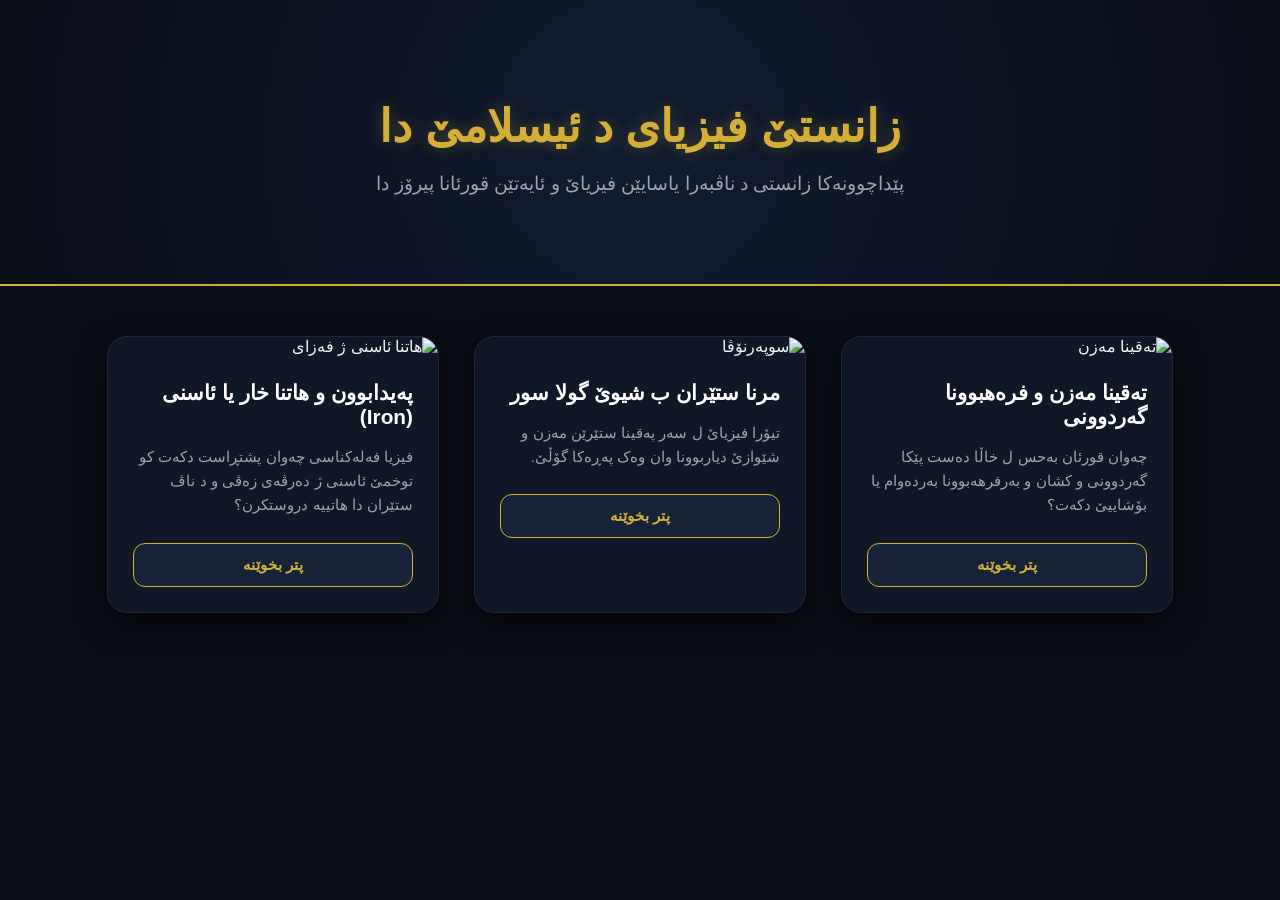
==== index.html @ c28eca2d "Add files via upload" ====
<!DOCTYPE html>
<html lang="ku" dir="rtl">
<head>
    <meta charset="UTF-8">
    <meta name="viewport" content="width=device-width, initial-scale=1.0">
    <title>زانستێ فیزیای د ئیسلامێ دا</title>
    <link rel="stylesheet" href="style.css">
</head>
<body>

    <div class="hero-section">
        <h1>زانستێ فیزیای د ئیسلامێ دا</h1>
        <p>پێداچوونەکا زانستی د ناڤبەرا یاسایێن فیزیاێ و ئایەتێن قورئانا پیرۆز دا</p>
    </div>

    <div class="cosmos-container">
        
        <div class="cosmos-card">
            <img src="images/a.jpg" alt="تەقینا مەزن" class="card-img-element">
            <div class="card-content">
                <h3>تەقینا مەزن و فرەهبوونا گەردوونی</h3>
                <p>چەوان قورئان بەحس ل خاڵا دەست پێکا گەردوونی  و کشان و بەرفرهەبوونا بەردەوام یا بۆشاییێ دکەت؟</p>
                <a href="bigbang.html" class="read-btn">پتر بخوێنە</a>
            </div>
        </div>

        <div class="cosmos-card">
            <img src="images/b.jpg" alt="سوپەرنۆڤا" class="card-img-element">
            <div class="card-content">
                <h3>مرنا ستێران ب شیوێ گولا سور</h3>
                <p>تیۆرا فیزیاێ ل سەر پەقینا ستێرێن مەزن و شێوازێ دیاربوونا وان وەک پەڕەکا گۆڵێ.</p>
                <a href="supernova.html" class="read-btn">پتر بخوێنە</a>
            </div>
        </div>

        
<div class="cosmos-card">
    <img src="images/g.jpg" alt="هاتنا ئاسنی ژ فەزای" class="card-img-element">
    <div class="card-content">
        <h3>پەیدابوون و هاتنا خار یا ئاسنی  (Iron)</h3>
        <p>فیزیا فەلەکناسی چەوان پشتڕاست دکەت کو توخمێ ئاسنی ژ دەرڤەی زەڤی و د ناڤ ستێران دا هاتییە دروستکرن؟</p>
        <a href="iron.html" class="read-btn">پتر بخوێنە</a>
    </div>
</div>
    </div>

</body>
</html>
---- style.css ----
body {
  background-color: #090d16;
  color: #f3f4f6;
  font-family: 'Segoe UI', Tahoma, Geneva, Verdana, sans-serif;
  margin: 0;
  padding: 0;
}

.hero-section {
  text-align: center;
  padding: 70px 20px;
  background: radial-gradient(circle, #111c30 0%, #090d16 100%);
  border-bottom: 2px solid #d4af37;
}

.hero-section h1 {
  font-size: 2.8rem;
  color: #d4af37;
  margin-bottom: 12px;
  text-shadow: 0 0 15px rgba(212, 175, 55, 0.3);
}

.hero-section p { color: #9ca3af; font-size: 1.2rem; }

.cosmos-container {
  display: flex;
  flex-wrap: wrap;
  justify-content: center;
  gap: 35px;
  padding: 50px 20px;
  max-width: 1200px;
  margin: 0 auto;
}

.cosmos-card {
  background-color: #101726;
  border: 1px solid #1e293b;
  border-radius: 20px;
  overflow: hidden;
  width: 330px;
  box-shadow: 0 12px 30px rgba(0, 0, 0, 0.6);
  transition: all 0.4s ease;
}

/* ستایلێ وێنەیێ سەرەکی د ناڤ کارتان دا */
.card-img-element {
  width: 100%;
  height: 190px;
  object-fit: cover; /* بۆ هندێ وێنە درێژ یان پان نەبیت و جوان دابر بگریت */
  transition: transform 0.4s ease;
}

.cosmos-card:hover {
  border-color: #d4af37;
  transform: translateY(-8px);
  box-shadow: 0 15px 35px rgba(212, 175, 55, 0.15);
}

.cosmos-card:hover .card-img-element {
  transform: scale(1.05); /* زۆمکرنا وێنەی ب نەرمی */
}

.card-content { padding: 25px; }
.card-content h3 { margin: 0 0 12px 0; color: #ffffff; font-size: 1.3rem; }
.card-content p { color: #9ca3af; font-size: 0.95rem; line-height: 1.6; margin-bottom: 25px; }

.read-btn {
  display: block;
  background-color: #162238;
  color: #d4af37;
  padding: 12px;
  border-radius: 12px;
  font-weight: bold;
  font-size: 0.95rem;
  border: 1px solid #d4af37;
  text-decoration: none;
  text-align: center;
  transition: all 0.3s ease;
}

.read-btn:hover { background-color: #d4af37; color: #090d16; }

/* 🌟 ستایلێ لاپەڕەیێن ناوخۆ یێن فەرمی */
.article-container {
  max-width: 750px;
  margin: 60px auto;
  padding: 40px;
  background-color: #101726;
  border-radius: 25px;
  border: 1px solid #1e293b;
  line-height: 1.9;
  box-shadow: 0 15px 40px rgba(0,0,0,0.5);
}

.article-container h2 { color: #d4af37; font-size: 2.2rem; margin-top: 0; border-bottom: 1px solid #1e293b; padding-bottom: 15px; }

/* ستایلێ وێنەیێن ناڤ لاپەڕەیێن ناوخۆ */
.article-img {
  width: 100%;
  max-height: 350px;
  object-fit: cover;
  border-radius: 15px;
  margin: 20px 0;
  border: 1px solid #1e293b;
}

.quran-box {
  background-color: #162238;
  border-right: 5px solid #d4af37;
  padding: 25px;
  border-radius: 12px;
  margin: 30px 0;
  text-align: center;
}

.arabic-verse { font-size: 1.6rem; color: #d4af37; margin-bottom: 15px; font-weight: bold; }
.kurdish-translation { color: #cbd5e1; font-size: 1.05rem; }

.explanation-section h3 { color: #38bdf8; font-size: 1.4rem; margin-top: 30px; }
.explanation-section ul { padding-right: 20px; }
.explanation-section li { margin-bottom: 15px; color: #e5e7eb; }

.back-link { display: inline-block; margin-top: 30px; color: #9ca3af; text-decoration: none; font-weight: bold; }
.back-link:hover { color: #d4af37; }
.bg-iron { background-image: linear-gradient(45deg, #475569, #334155); }

.sor {
  font-width: bold;
  color: rgb(255, 38, 38);
  background-color: #460000;
}
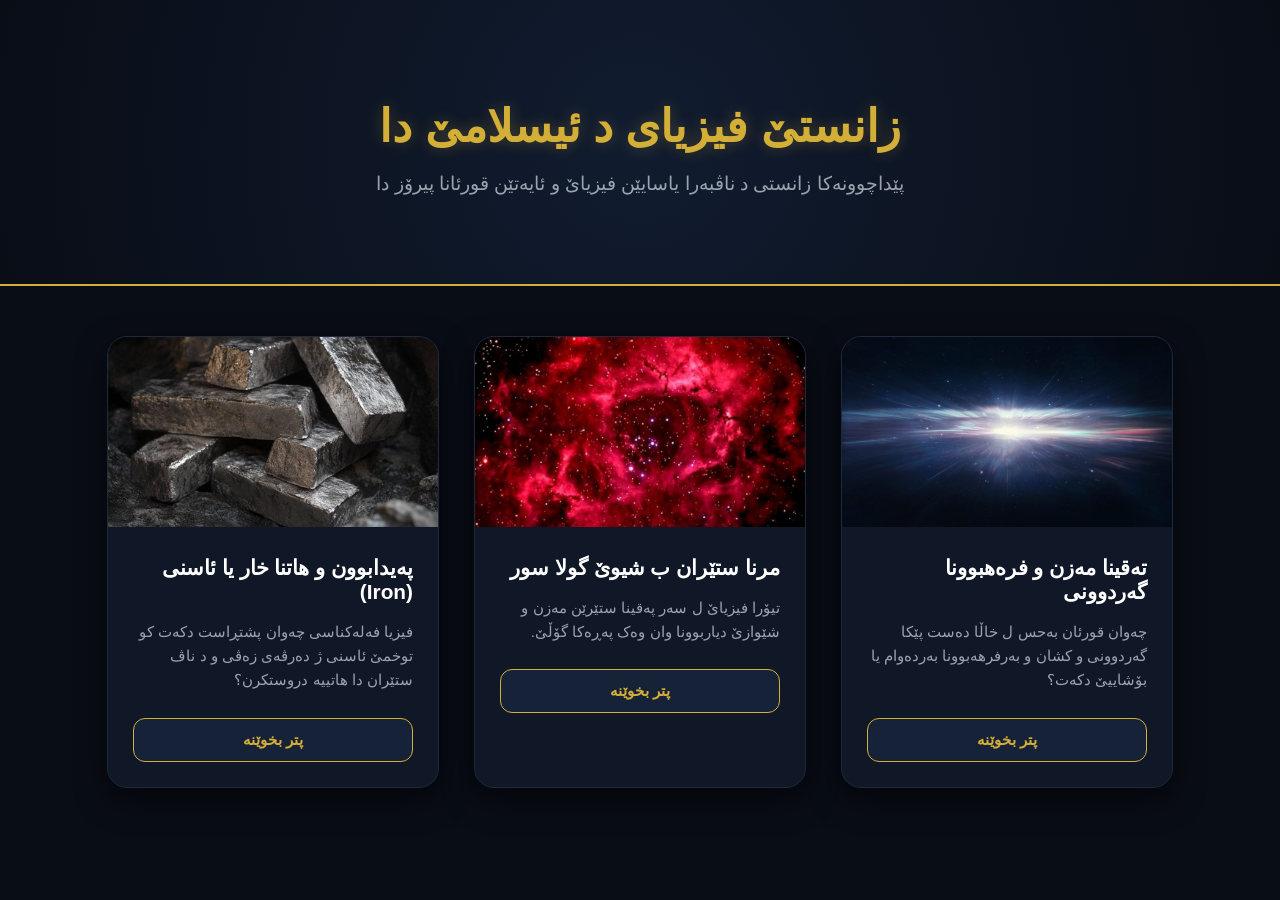
==== commit ee1ec1f0: "Add files via upload" ====
--- a/index.html
+++ b/index.html
@@ -1,6 +1,7 @@
 <!DOCTYPE html>
 <html lang="ku" dir="rtl">
 <head>
+    <meta name="google-site-verification" content="0ibyKUi4YX2CiPbNqP6ogkcXbE5v3aJw5EBxbP2v6uo" />
     <meta charset="UTF-8">
     <meta name="viewport" content="width=device-width, initial-scale=1.0">
     <title>زانستێ فیزیای د ئیسلامێ دا</title>
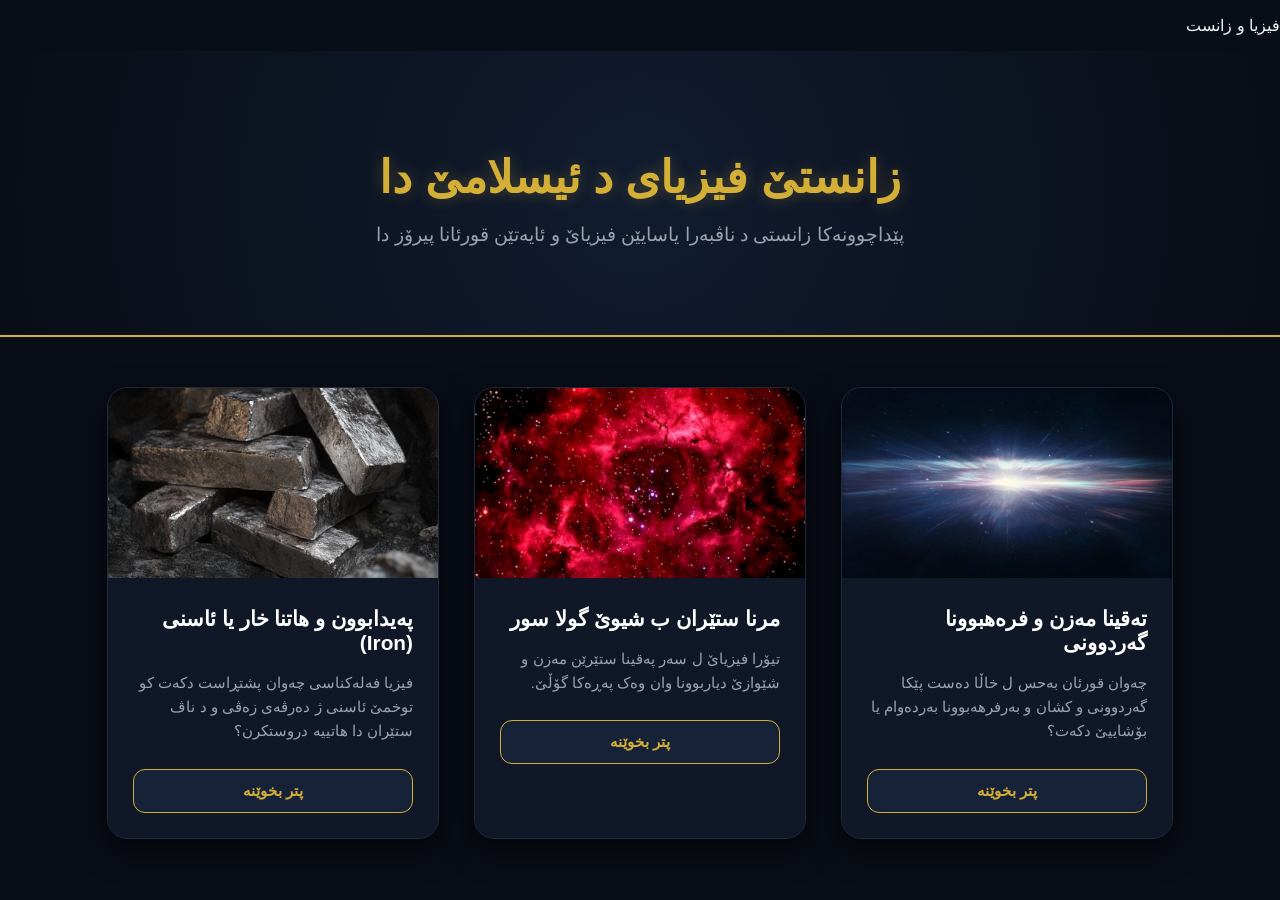
==== commit 9a5f269a: "Add files via upload" ====
--- a/index.html
+++ b/index.html
@@ -2,12 +2,24 @@
 <html lang="ku" dir="rtl">
 <head>
     <meta name="google-site-verification" content="0ibyKUi4YX2CiPbNqP6ogkcXbE5v3aJw5EBxbP2v6uo" />
+    <meta name="keywords" content="ئیسلام و فیزیا, سەیف, زانست, islam, physics, saif.o.ibrahim">
+
+<meta name="description" content="ئیسلام و فیزیا">
+
+<meta name="author" content="Saif.o.ibrahim">
     <meta charset="UTF-8">
     <meta name="viewport" content="width=device-width, initial-scale=1.0">
     <title>زانستێ فیزیای د ئیسلامێ دا</title>
     <link rel="stylesheet" href="style.css">
 </head>
 <body>
+
+
+
+    <header class="ticker-container"> 
+    <p class="ticker-text">فیزیا و زانست</p>
+</header>
+
 
     <div class="hero-section">
         <h1>زانستێ فیزیای د ئیسلامێ دا</h1>
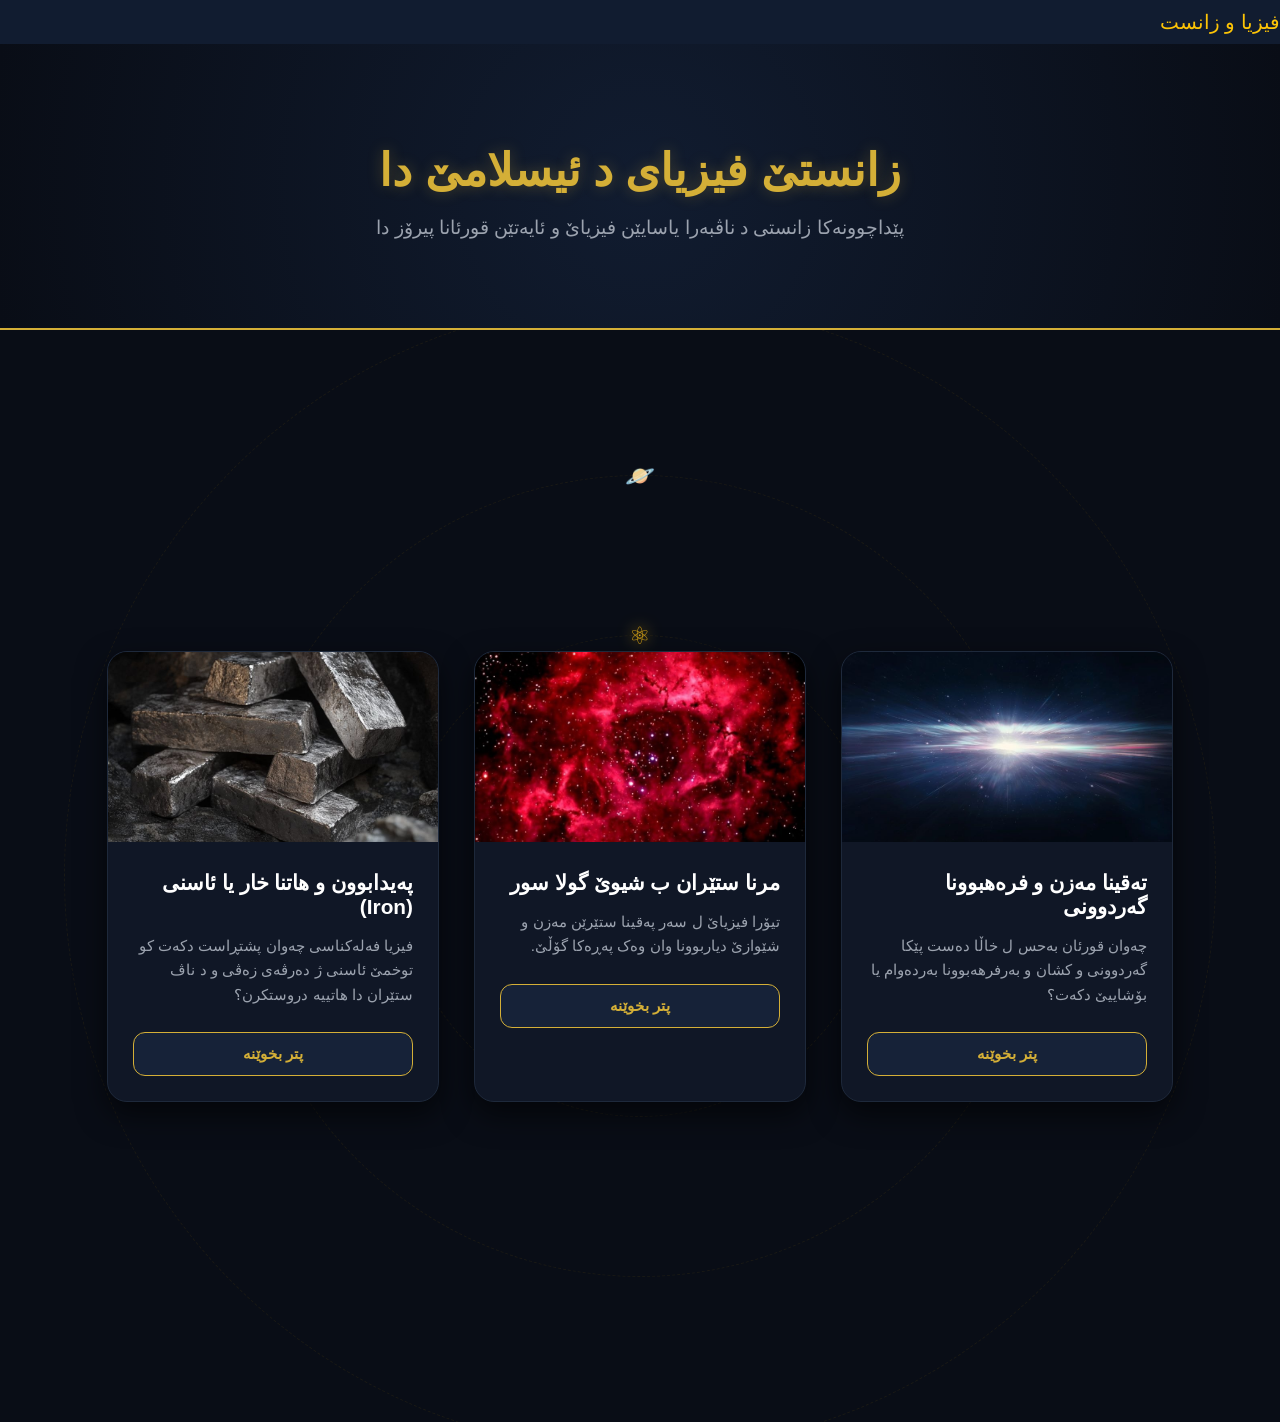
==== commit e41ff48c: "Add files via upload" ====
--- a/index.html
+++ b/index.html
@@ -26,13 +26,21 @@
         <p>پێداچوونەکا زانستی د ناڤبەرا یاسایێن فیزیاێ و ئایەتێن قورئانا پیرۆز دا</p>
     </div>
 
+   <section class="space-section">
+    
+    <div class="space-orbits">
+        <div class="orbit-ring ring-1"><span class="planet">⚛</span></div>
+        <div class="orbit-ring ring-2"><span class="planet">🪐</span></div>
+        <div class="orbit-ring ring-3"><span class="planet">🌍</span></div>
+    </div>
+
     <div class="cosmos-container">
         
         <div class="cosmos-card">
             <img src="images/a.jpg" alt="تەقینا مەزن" class="card-img-element">
             <div class="card-content">
                 <h3>تەقینا مەزن و فرەهبوونا گەردوونی</h3>
-                <p>چەوان قورئان بەحس ل خاڵا دەست پێکا گەردوونی  و کشان و بەرفرهەبوونا بەردەوام یا بۆشاییێ دکەت؟</p>
+                <p>چەوان قورئان بەحس ل خاڵا دەست پێکا گەردوونی و کشان و بەرفرهەبوونا بەردەوام یا بۆشاییێ دکەت؟</p>
                 <a href="bigbang.html" class="read-btn">پتر بخوێنە</a>
             </div>
         </div>
@@ -46,16 +54,17 @@
             </div>
         </div>
 
-        
-<div class="cosmos-card">
-    <img src="images/g.jpg" alt="هاتنا ئاسنی ژ فەزای" class="card-img-element">
-    <div class="card-content">
-        <h3>پەیدابوون و هاتنا خار یا ئاسنی  (Iron)</h3>
-        <p>فیزیا فەلەکناسی چەوان پشتڕاست دکەت کو توخمێ ئاسنی ژ دەرڤەی زەڤی و د ناڤ ستێران دا هاتییە دروستکرن؟</p>
-        <a href="iron.html" class="read-btn">پتر بخوێنە</a>
-    </div>
-</div>
+        <div class="cosmos-card">
+            <img src="images/g.jpg" alt="هاتنا ئاسنی ژ فەزای" class="card-img-element">
+            <div class="card-content">
+                <h3>پەیدابوون و هاتنا خار یا ئاسنی (Iron)</h3>
+                <p>فیزیا فەلەکناسی چەوان پشتڕاست دکەت کو توخمێ ئاسنی ژ دەرڤەی زەڤی و د ناڤ ستێران دا هاتییە دروستکرن؟</p>
+                <a href="iron.html" class="read-btn">پتر بخوێنە</a>
+            </div>
+        </div>
+
     </div>
 
+  
 </body>
 </html>
--- a/style.css
+++ b/style.css
@@ -4,6 +4,45 @@
   font-family: 'Segoe UI', Tahoma, Geneva, Verdana, sans-serif;
   margin: 0;
   padding: 0;
+}
+
+.ticker-container {
+  width: 100%;
+  overflow: hidden; /* ڕێگریێ دکەت کو نڤێسین دەرڤەی شاشێ تێکبچیت */
+  white-space: nowrap;
+  background-color: #111c30; /* ڕەنگێ پاشبنەمایێ (تۆخ) */
+  padding: 10px 0;
+  
+}
+
+.ticker-text {
+  display: inline-block;
+  color: #fdc406; /* ڕەنگێ نڤێسینێ (سپی) */
+  font-size: 20px;
+  font-family: sans-serif;
+  margin: 0;
+  padding-left: 100%; /* نڤێسینێ پاڵدەتە دەرڤەی شاشێ ل لایێ ڕاستێ پێش دەستپێکرنێ */
+  animation: ticker-move 59s linear infinite;
+
+}
+
+@keyframes ticker-move {
+  0% {
+    transform: translate3d(0, 0, 0); /* دەستپێکرن ژ لایێ ڕاستێ یێ دەرڤەی شاشێ */
+  }
+  100% {
+    transform: translate3d(-100%, 0, 0); /* ب تەمامی بەرزەبوون ل لایێ چەپێ */
+  }
+}
+
+/* ل ڤێرە ئەنیمەیشنێ پێناسە دکەین */
+@keyframes ticker {
+  0% {
+    transform: translateX(100%); /* دەستپێکرن ژ دەرڤەی شاشێ ل لایێ ڕاستێ */
+  }
+  100% {
+    transform: translateX(-100%); /* بڕین د ناڤ شاشێ دا بۆ لایێ چەپێ */
+  }
 }
 
 .hero-section {
@@ -128,4 +167,62 @@
   font-width: bold;
   color: rgb(255, 38, 38);
   background-color: #460000;
+  
+}
+/* ===== ستایلێ نوو بۆ گواستنا زڤڕینێ بۆ پشت کارتان ===== */
+.space-section {
+  position: relative;
+  padding: 6rem 2rem;
+  min-height: 100vh;
+  display: flex;
+  align-items: center;
+  justify-content: center;
+  overflow: hidden;
+  direction: rtl;
+}
+
+.cosmos-container {
+  position: relative;
+  z-index: 2; /* بۆ هندێ کارت ل سەر ئەڵقەیان بن */
+}
+
+/* ===== ئەڵقە و خولگەیێن ل پشت کاردان ===== */
+.space-orbits {
+  position: absolute;
+  top: 50%;
+  left: 50%;
+  transform: translate(-50%, -50%);
+  width: 100%;
+  height: 100%;
+  pointer-events: none;
+  z-index: 1; /* ل پشت کارتێن تە دێ مینیت */
+}
+
+.orbit-ring {
+  position: absolute;
+  top: 50%;
+  left: 50%;
+  border: 1px dashed rgba(212, 160, 23, 0.08); /* هێڵەکا کز و جوان بۆ خولگەیی */
+  border-radius: 50%;
+  transform: translate(-50%, -50%);
+}
+
+/* قەبارە و خێراییا زڤڕینێ */
+.ring-1 { width: 480px; height: 480px; animation: orbit-spin 20s linear infinite; }
+.ring-2 { width: 800px; height: 800px; animation: orbit-spin 35s linear infinite reverse; }
+.ring-3 { width: 1150px; height: 1150px; animation: orbit-spin 55s linear infinite; }
+
+.planet {
+  position: absolute;
+  top: 0;
+  left: 50%;
+  transform: translate(-50%, -50%);
+  font-size: 1.5rem;
+}
+.ring-1 .planet { color: #D4A017; filter: drop-shadow(0 0 8px #D4A017); }
+
+/* ئەنیمەیشنا زڤڕینا هەساران */
+@keyframes orbit-spin {
+  from { transform: translate(-50%, -50%) rotate(0deg); }
+  to   { transform: translate(-50%, -50%) rotate(360deg); }
 }
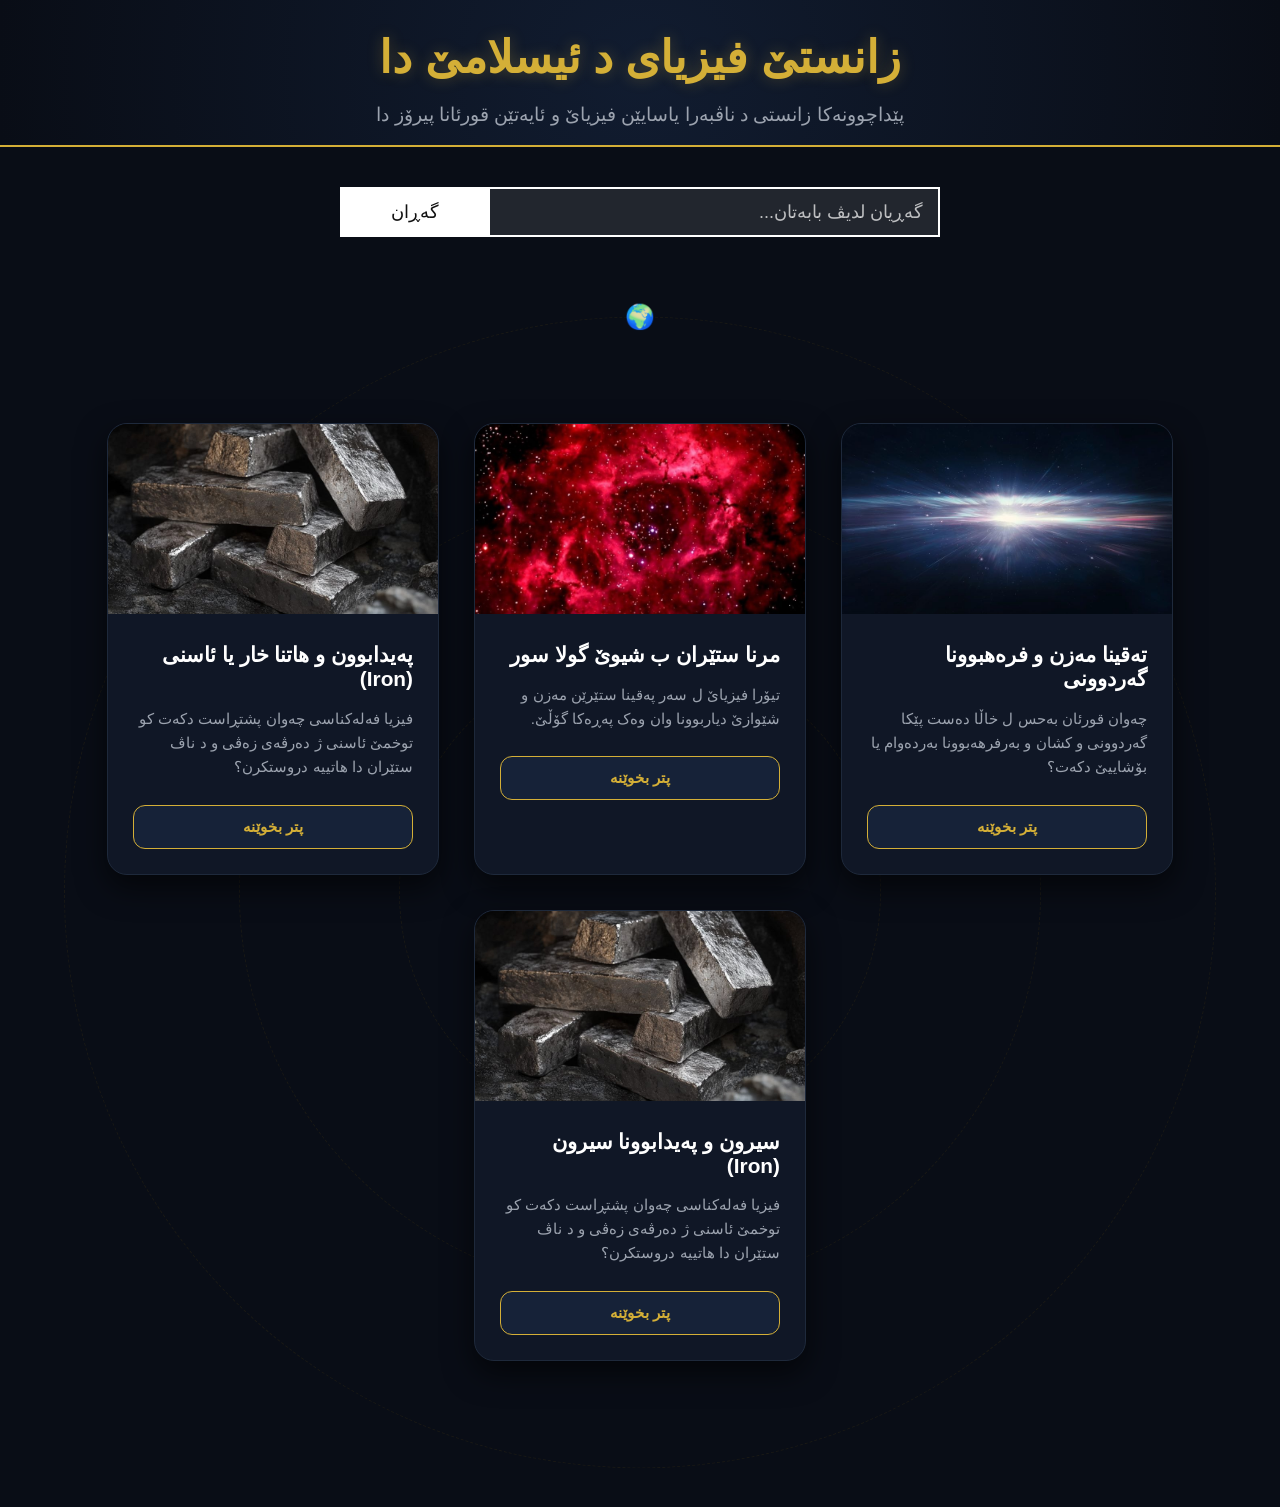
==== commit 80fabc66: "Add files via upload" ====
--- a/index.html
+++ b/index.html
@@ -1,70 +1,205 @@
+
 <!DOCTYPE html>
 <html lang="ku" dir="rtl">
 <head>
+
     <meta name="google-site-verification" content="0ibyKUi4YX2CiPbNqP6ogkcXbE5v3aJw5EBxbP2v6uo" />
+
     <meta name="keywords" content="ئیسلام و فیزیا, سەیف, زانست, islam, physics, saif.o.ibrahim">
 
-<meta name="description" content="ئیسلام و فیزیا">
-
-<meta name="author" content="Saif.o.ibrahim">
+    <meta name="description" content="ئیسلام و فیزیا">
+
+    <meta name="author" content="Saif.o.ibrahim">
+
     <meta charset="UTF-8">
+
     <meta name="viewport" content="width=device-width, initial-scale=1.0">
+
     <title>زانستێ فیزیای د ئیسلامێ دا</title>
+
     <link rel="stylesheet" href="style.css">
+
+    <script src="javascript.js" defer></script>
+
 </head>
+
 <body>
-
-
-
-    <header class="ticker-container"> 
-    <p class="ticker-text">فیزیا و زانست</p>
-</header>
-
-
+    
     <div class="hero-section">
+
         <h1>زانستێ فیزیای د ئیسلامێ دا</h1>
-        <p>پێداچوونەکا زانستی د ناڤبەرا یاسایێن فیزیاێ و ئایەتێن قورئانا پیرۆز دا</p>
+
+        <p>
+            پێداچوونەکا زانستی د ناڤبەرا یاسایێن فیزیاێ و
+            ئایەتێن قورئانا پیرۆز دا
+        </p>
+
     </div>
 
-   <section class="space-section">
+
+    <!-- SEARCH -->
+
+    <div class="search-box">
+
+        <input
+            type="search"
+            id="searchInput"
+            placeholder="گەڕیان لدیڤ بابەتان..."
+            autocomplete="off"
+        >
+
+        <button id="searchBtn">
+            گەڕان
+        </button>
+
+        <div id="searchResults"></div>
+
+    </div>
+
+
+    <section class="space-section">
     
-    <div class="space-orbits">
-        <div class="orbit-ring ring-1"><span class="planet">⚛</span></div>
-        <div class="orbit-ring ring-2"><span class="planet">🪐</span></div>
-        <div class="orbit-ring ring-3"><span class="planet">🌍</span></div>
-    </div>
-
-    <div class="cosmos-container">
+        <div class="space-orbits">
+
+            <div class="orbit-ring ring-1">
+                <span class="planet">⚛</span>
+            </div>
+
+            <div class="orbit-ring ring-2">
+                <span class="planet">🪐</span>
+            </div>
+
+            <div class="orbit-ring ring-3">
+                <span class="planet">🌍</span>
+            </div>
+
+        </div>
+
+
+        <div class="cosmos-container">
         
-        <div class="cosmos-card">
-            <img src="images/a.jpg" alt="تەقینا مەزن" class="card-img-element">
-            <div class="card-content">
-                <h3>تەقینا مەزن و فرەهبوونا گەردوونی</h3>
-                <p>چەوان قورئان بەحس ل خاڵا دەست پێکا گەردوونی و کشان و بەرفرهەبوونا بەردەوام یا بۆشاییێ دکەت؟</p>
-                <a href="bigbang.html" class="read-btn">پتر بخوێنە</a>
-            </div>
+            <!-- CARD 1 -->
+
+            <div class="cosmos-card">
+
+                <img
+                    src="images/a.jpg"
+                    alt="تەقینا مەزن"
+                    class="card-img-element"
+                >
+
+                <div class="card-content">
+
+                    <h3>
+                        تەقینا مەزن و فرەهبوونا گەردوونی
+                    </h3>
+
+                    <p>
+                        چەوان قورئان بەحس ل خاڵا دەست پێکا گەردوونی
+                        و کشان و بەرفرهەبوونا بەردەوام یا بۆشاییێ دکەت؟
+                    </p>
+
+                    <a href="bigbang.html" class="read-btn">
+                        پتر بخوێنە
+                    </a>
+
+                </div>
+
+            </div>
+
+
+            <!-- CARD 2 -->
+
+            <div class="cosmos-card">
+
+                <img
+                    src="images/b.jpg"
+                    alt="سوپەرنۆڤا"
+                    class="card-img-element"
+                >
+
+                <div class="card-content">
+
+                    <h3>
+                        مرنا ستێران ب شیوێ گولا سور
+                    </h3>
+
+                    <p>
+                        تیۆرا فیزیاێ ل سەر پەقینا ستێرێن مەزن
+                        و شێوازێ دیاربوونا وان وەک پەڕەکا گۆڵێ.
+                    </p>
+
+                    <a href="supernova.html" class="read-btn">
+                        پتر بخوێنە
+                    </a>
+
+                </div>
+
+            </div>
+
+
+            <!-- CARD 3 -->
+
+            <div class="cosmos-card">
+
+                <img
+                    src="images/g.jpg"
+                    alt="هاتنا ئاسنی ژ فەزای"
+                    class="card-img-element"
+                >
+
+                <div class="card-content">
+
+                    <h3>
+                        پەیدابوون و هاتنا خار یا ئاسنی (Iron)
+                    </h3>
+
+                    <p>
+                        فیزیا فەلەکناسی چەوان پشتڕاست دکەت کو توخمێ ئاسنی
+                        ژ دەرڤەی زەڤی و د ناڤ ستێران دا هاتییە دروستکرن؟
+                    </p>
+
+                    <a href="iron.html" class="read-btn">
+                        پتر بخوێنە
+                    </a>
+
+                </div>
+
+            </div>
+
+
+            <!-- CARD 4 -->
+
+            <div class="cosmos-card">
+
+                <img
+                    src="images/g.jpg"
+                    alt="سیرون"
+                    class="card-img-element"
+                >
+
+                <div class="card-content">
+
+                    <h3>
+                        سیرون و پەیدابوونا سیرون (Iron)
+                    </h3>
+
+                    <p>
+                        فیزیا فەلەکناسی چەوان پشتڕاست دکەت کو توخمێ ئاسنی
+                        ژ دەرڤەی زەڤی و د ناڤ ستێران دا هاتییە دروستکرن؟
+                    </p>
+
+                    <a href="siron.html" class="read-btn">
+                        پتر بخوێنە
+                    </a>
+
+                </div>
+
+            </div>
+
         </div>
 
-        <div class="cosmos-card">
-            <img src="images/b.jpg" alt="سوپەرنۆڤا" class="card-img-element">
-            <div class="card-content">
-                <h3>مرنا ستێران ب شیوێ گولا سور</h3>
-                <p>تیۆرا فیزیاێ ل سەر پەقینا ستێرێن مەزن و شێوازێ دیاربوونا وان وەک پەڕەکا گۆڵێ.</p>
-                <a href="supernova.html" class="read-btn">پتر بخوێنە</a>
-            </div>
-        </div>
-
-        <div class="cosmos-card">
-            <img src="images/g.jpg" alt="هاتنا ئاسنی ژ فەزای" class="card-img-element">
-            <div class="card-content">
-                <h3>پەیدابوون و هاتنا خار یا ئاسنی (Iron)</h3>
-                <p>فیزیا فەلەکناسی چەوان پشتڕاست دکەت کو توخمێ ئاسنی ژ دەرڤەی زەڤی و د ناڤ ستێران دا هاتییە دروستکرن؟</p>
-                <a href="iron.html" class="read-btn">پتر بخوێنە</a>
-            </div>
-        </div>
-
-    </div>
-
-  
+    </section>
+
 </body>
-</html>+</html>
--- a/style.css
+++ b/style.css
@@ -1,228 +1,588 @@
+
+/* =========================
+   GENERAL
+   ========================= */
+
 body {
-  background-color: #090d16;
-  color: #f3f4f6;
-  font-family: 'Segoe UI', Tahoma, Geneva, Verdana, sans-serif;
-  margin: 0;
-  padding: 0;
-}
-
-.ticker-container {
-  width: 100%;
-  overflow: hidden; /* ڕێگریێ دکەت کو نڤێسین دەرڤەی شاشێ تێکبچیت */
-  white-space: nowrap;
-  background-color: #111c30; /* ڕەنگێ پاشبنەمایێ (تۆخ) */
-  padding: 10px 0;
-  
-}
-
-.ticker-text {
-  display: inline-block;
-  color: #fdc406; /* ڕەنگێ نڤێسینێ (سپی) */
-  font-size: 20px;
-  font-family: sans-serif;
-  margin: 0;
-  padding-left: 100%; /* نڤێسینێ پاڵدەتە دەرڤەی شاشێ ل لایێ ڕاستێ پێش دەستپێکرنێ */
-  animation: ticker-move 59s linear infinite;
-
-}
-
-@keyframes ticker-move {
-  0% {
-    transform: translate3d(0, 0, 0); /* دەستپێکرن ژ لایێ ڕاستێ یێ دەرڤەی شاشێ */
-  }
-  100% {
-    transform: translate3d(-100%, 0, 0); /* ب تەمامی بەرزەبوون ل لایێ چەپێ */
-  }
-}
-
-/* ل ڤێرە ئەنیمەیشنێ پێناسە دکەین */
-@keyframes ticker {
-  0% {
-    transform: translateX(100%); /* دەستپێکرن ژ دەرڤەی شاشێ ل لایێ ڕاستێ */
-  }
-  100% {
-    transform: translateX(-100%); /* بڕین د ناڤ شاشێ دا بۆ لایێ چەپێ */
-  }
-}
+    background-color: #090d16;
+    color: #f3f4f6;
+    font-family: 'Segoe UI', Tahoma, Geneva, Verdana, sans-serif;
+    margin: 0;
+    padding: 0;
+}
+
+
+/* =========================
+   HERO SECTION
+   ========================= */
 
 .hero-section {
-  text-align: center;
-  padding: 70px 20px;
-  background: radial-gradient(circle, #111c30 0%, #090d16 100%);
-  border-bottom: 2px solid #d4af37;
+    text-align: center;
+    padding: 0.5px 20px;
+    background: radial-gradient(circle, #111c30 0%, #090d16 100%);
+    border-bottom: 2px solid #d4af37;
 }
 
 .hero-section h1 {
-  font-size: 2.8rem;
-  color: #d4af37;
-  margin-bottom: 12px;
-  text-shadow: 0 0 15px rgba(212, 175, 55, 0.3);
-}
-
-.hero-section p { color: #9ca3af; font-size: 1.2rem; }
+    font-size: 2.8rem;
+    color: #d4af37;
+    margin-bottom: 12px;
+    text-shadow: 0 0 15px rgba(212, 175, 55, 0.3);
+}
+
+.hero-section p {
+    color: #9ca3af;
+    font-size: 1.2rem;
+}
+
+
+/* =========================
+   SPACE SECTION
+   ========================= */
+
+.space-section {
+    position: relative;
+    padding: 6rem 2rem;
+    min-height: 100vh;
+    display: flex;
+    align-items: center;
+    justify-content: center;
+    overflow: hidden;
+    direction: rtl;
+}
+
+
+/* =========================
+   COSMOS CONTAINER
+   ========================= */
 
 .cosmos-container {
-  display: flex;
-  flex-wrap: wrap;
-  justify-content: center;
-  gap: 35px;
-  padding: 50px 20px;
-  max-width: 1200px;
-  margin: 0 auto;
-}
+    position: relative;
+    z-index: 2;
+
+    display: flex;
+    flex-wrap: wrap;
+    justify-content: center;
+
+    gap: 35px;
+
+    padding: 50px 20px;
+
+    max-width: 1200px;
+    margin: 0 auto;
+}
+
+
+/* =========================
+   COSMOS CARDS
+   ========================= */
 
 .cosmos-card {
-  background-color: #101726;
-  border: 1px solid #1e293b;
-  border-radius: 20px;
-  overflow: hidden;
-  width: 330px;
-  box-shadow: 0 12px 30px rgba(0, 0, 0, 0.6);
-  transition: all 0.4s ease;
-}
-
-/* ستایلێ وێنەیێ سەرەکی د ناڤ کارتان دا */
+    background-color: #101726;
+
+    border: 1px solid #1e293b;
+    border-radius: 20px;
+
+    overflow: hidden;
+
+    width: 330px;
+
+    box-shadow: 0 12px 30px rgba(0, 0, 0, 0.6);
+
+    transition: all 0.4s ease;
+}
+
+.cosmos-card:hover {
+    border-color: #d4af37;
+
+    transform: translateY(-8px);
+
+    box-shadow: 0 15px 35px rgba(212, 175, 55, 0.15);
+}
+
+
+/* =========================
+   CARD IMAGE
+   ========================= */
+
 .card-img-element {
-  width: 100%;
-  height: 190px;
-  object-fit: cover; /* بۆ هندێ وێنە درێژ یان پان نەبیت و جوان دابر بگریت */
-  transition: transform 0.4s ease;
-}
-
-.cosmos-card:hover {
-  border-color: #d4af37;
-  transform: translateY(-8px);
-  box-shadow: 0 15px 35px rgba(212, 175, 55, 0.15);
+    width: 100%;
+    height: 190px;
+
+    object-fit: cover;
+
+    transition: transform 0.4s ease;
 }
 
 .cosmos-card:hover .card-img-element {
-  transform: scale(1.05); /* زۆمکرنا وێنەی ب نەرمی */
-}
-
-.card-content { padding: 25px; }
-.card-content h3 { margin: 0 0 12px 0; color: #ffffff; font-size: 1.3rem; }
-.card-content p { color: #9ca3af; font-size: 0.95rem; line-height: 1.6; margin-bottom: 25px; }
+    transform: scale(1.05);
+}
+
+
+/* =========================
+   CARD CONTENT
+   ========================= */
+
+.card-content {
+    padding: 25px;
+}
+
+.card-content h3 {
+    margin: 0 0 12px 0;
+
+    color: #ffffff;
+    font-size: 1.3rem;
+}
+
+.card-content p {
+    color: #9ca3af;
+
+    font-size: 0.95rem;
+    line-height: 1.6;
+
+    margin-bottom: 25px;
+}
+
+
+/* =========================
+   READ BUTTON
+   ========================= */
 
 .read-btn {
-  display: block;
-  background-color: #162238;
-  color: #d4af37;
-  padding: 12px;
-  border-radius: 12px;
-  font-weight: bold;
-  font-size: 0.95rem;
-  border: 1px solid #d4af37;
-  text-decoration: none;
-  text-align: center;
-  transition: all 0.3s ease;
-}
-
-.read-btn:hover { background-color: #d4af37; color: #090d16; }
-
-/* 🌟 ستایلێ لاپەڕەیێن ناوخۆ یێن فەرمی */
+    display: block;
+
+    background-color: #162238;
+    color: #d4af37;
+
+    padding: 12px;
+
+    border-radius: 12px;
+
+    font-weight: bold;
+    font-size: 0.95rem;
+
+    border: 1px solid #d4af37;
+
+    text-decoration: none;
+    text-align: center;
+
+    transition: all 0.3s ease;
+}
+
+.read-btn:hover {
+    background-color: #d4af37;
+    color: #090d16;
+}
+
+
+/* =========================
+   ARTICLE PAGE
+   ========================= */
+
 .article-container {
-  max-width: 750px;
-  margin: 60px auto;
-  padding: 40px;
-  background-color: #101726;
-  border-radius: 25px;
-  border: 1px solid #1e293b;
-  line-height: 1.9;
-  box-shadow: 0 15px 40px rgba(0,0,0,0.5);
-}
-
-.article-container h2 { color: #d4af37; font-size: 2.2rem; margin-top: 0; border-bottom: 1px solid #1e293b; padding-bottom: 15px; }
-
-/* ستایلێ وێنەیێن ناڤ لاپەڕەیێن ناوخۆ */
+    max-width: 750px;
+
+    margin: 60px auto;
+    padding: 40px;
+
+    background-color: #101726;
+
+    border-radius: 25px;
+    border: 1px solid #1e293b;
+
+    line-height: 1.9;
+
+    box-shadow: 0 15px 40px rgba(0, 0, 0, 0.5);
+}
+
+.article-container h2 {
+    color: #d4af37;
+
+    font-size: 2.2rem;
+
+    margin-top: 0;
+
+    border-bottom: 1px solid #1e293b;
+
+    padding-bottom: 15px;
+}
+
+
+/* =========================
+   ARTICLE IMAGE
+   ========================= */
+
 .article-img {
-  width: 100%;
-  max-height: 350px;
-  object-fit: cover;
-  border-radius: 15px;
-  margin: 20px 0;
-  border: 1px solid #1e293b;
-}
+    width: 100%;
+
+    max-height: 350px;
+
+    object-fit: cover;
+
+    border-radius: 15px;
+
+    margin: 20px 0;
+
+    border: 1px solid #1e293b;
+}
+
+
+/* =========================
+   QURAN BOX
+   ========================= */
 
 .quran-box {
-  background-color: #162238;
-  border-right: 5px solid #d4af37;
-  padding: 25px;
-  border-radius: 12px;
-  margin: 30px 0;
-  text-align: center;
-}
-
-.arabic-verse { font-size: 1.6rem; color: #d4af37; margin-bottom: 15px; font-weight: bold; }
-.kurdish-translation { color: #cbd5e1; font-size: 1.05rem; }
-
-.explanation-section h3 { color: #38bdf8; font-size: 1.4rem; margin-top: 30px; }
-.explanation-section ul { padding-right: 20px; }
-.explanation-section li { margin-bottom: 15px; color: #e5e7eb; }
-
-.back-link { display: inline-block; margin-top: 30px; color: #9ca3af; text-decoration: none; font-weight: bold; }
-.back-link:hover { color: #d4af37; }
-.bg-iron { background-image: linear-gradient(45deg, #475569, #334155); }
+    background-color: #162238;
+
+    border-right: 5px solid #d4af37;
+
+    padding: 25px;
+
+    border-radius: 12px;
+
+    margin: 30px 0;
+
+    text-align: center;
+}
+
+.arabic-verse {
+    font-size: 1.6rem;
+
+    color: #d4af37;
+
+    margin-bottom: 15px;
+
+    font-weight: bold;
+}
+
+.kurdish-translation {
+    color: #cbd5e1;
+    font-size: 1.05rem;
+}
+
+
+/* =========================
+   EXPLANATION SECTION
+   ========================= */
+
+.explanation-section h3 {
+    color: #38bdf8;
+
+    font-size: 1.4rem;
+
+    margin-top: 30px;
+}
+
+.explanation-section ul {
+    padding-right: 20px;
+}
+
+.explanation-section li {
+    margin-bottom: 15px;
+    color: #e5e7eb;
+}
+
+
+/* =========================
+   BACK LINK
+   ========================= */
+
+.back-link {
+    display: inline-block;
+
+    margin-top: 30px;
+
+    color: #9ca3af;
+
+    text-decoration: none;
+
+    font-weight: bold;
+}
+
+.back-link:hover {
+    color: #d4af37;
+}
+
+
+/* =========================
+   OTHER STYLES
+   ========================= */
+
+.bg-iron {
+    background-image: linear-gradient(45deg, #475569, #334155);
+}
 
 .sor {
-  font-width: bold;
-  color: rgb(255, 38, 38);
-  background-color: #460000;
-  
-}
-/* ===== ستایلێ نوو بۆ گواستنا زڤڕینێ بۆ پشت کارتان ===== */
-.space-section {
-  position: relative;
-  padding: 6rem 2rem;
-  min-height: 100vh;
-  display: flex;
-  align-items: center;
-  justify-content: center;
-  overflow: hidden;
-  direction: rtl;
-}
-
-.cosmos-container {
-  position: relative;
-  z-index: 2; /* بۆ هندێ کارت ل سەر ئەڵقەیان بن */
-}
-
-/* ===== ئەڵقە و خولگەیێن ل پشت کاردان ===== */
+    font-width: bold;
+    color: rgb(255, 38, 38);
+    background-color: #460000;
+}
+
+
+/* =========================
+   SPACE ORBITS
+   ========================= */
+
 .space-orbits {
-  position: absolute;
-  top: 50%;
-  left: 50%;
-  transform: translate(-50%, -50%);
-  width: 100%;
-  height: 100%;
-  pointer-events: none;
-  z-index: 1; /* ل پشت کارتێن تە دێ مینیت */
+    position: absolute;
+
+    top: 50%;
+    left: 50%;
+
+    transform: translate(-50%, -50%);
+
+    width: 100%;
+    height: 100%;
+
+    pointer-events: none;
+
+    z-index: 1;
 }
 
 .orbit-ring {
-  position: absolute;
-  top: 50%;
-  left: 50%;
-  border: 1px dashed rgba(212, 160, 23, 0.08); /* هێڵەکا کز و جوان بۆ خولگەیی */
-  border-radius: 50%;
-  transform: translate(-50%, -50%);
-}
-
-/* قەبارە و خێراییا زڤڕینێ */
-.ring-1 { width: 480px; height: 480px; animation: orbit-spin 20s linear infinite; }
-.ring-2 { width: 800px; height: 800px; animation: orbit-spin 35s linear infinite reverse; }
-.ring-3 { width: 1150px; height: 1150px; animation: orbit-spin 55s linear infinite; }
+    position: absolute;
+
+    top: 50%;
+    left: 50%;
+
+    border: 1px dashed rgba(212, 160, 23, 0.08);
+
+    border-radius: 50%;
+
+    transform: translate(-50%, -50%);
+}
+
+
+/* ORBIT SIZES */
+
+.ring-1 {
+    width: 480px;
+    height: 480px;
+
+    animation: orbit-spin 20s linear infinite;
+}
+
+.ring-2 {
+    width: 800px;
+    height: 800px;
+
+    animation: orbit-spin 35s linear infinite reverse;
+}
+
+.ring-3 {
+    width: 1150px;
+    height: 1150px;
+
+    animation: orbit-spin 55s linear infinite;
+}
+
+
+/* PLANETS */
 
 .planet {
-  position: absolute;
-  top: 0;
-  left: 50%;
-  transform: translate(-50%, -50%);
-  font-size: 1.5rem;
-}
-.ring-1 .planet { color: #D4A017; filter: drop-shadow(0 0 8px #D4A017); }
-
-/* ئەنیمەیشنا زڤڕینا هەساران */
+    position: absolute;
+
+    top: 0;
+    left: 50%;
+
+    transform: translate(-50%, -50%);
+
+    font-size: 1.5rem;
+}
+
+.ring-1 .planet {
+    color: #D4A017;
+
+    filter: drop-shadow(0 0 8px #D4A017);
+}
+
+
+/* ORBIT ANIMATION */
+
 @keyframes orbit-spin {
-  from { transform: translate(-50%, -50%) rotate(0deg); }
-  to   { transform: translate(-50%, -50%) rotate(360deg); }
-}+
+    from {
+        transform: translate(-50%, -50%) rotate(0deg);
+    }
+
+    to {
+        transform: translate(-50%, -50%) rotate(360deg);
+    }
+
+}
+
+
+/* =========================
+   SEARCH BAR
+   ========================= */
+
+.search-box {
+    position: relative;
+
+    width: 600px;
+    max-width: 90%;
+
+    margin: 40px auto;
+
+    display: flex;
+
+    direction: rtl;
+}
+
+#searchInput {
+    width: 75%;
+    height: 50px;
+
+    padding: 10px 15px;
+
+    box-sizing: border-box;
+
+    border: 2px solid white;
+    border-left: none;
+
+    outline: none;
+
+    background: rgba(255, 255, 255, 0.1);
+
+    color: white;
+
+    font-size: 18px;
+    font-family: inherit;
+}
+
+#searchInput::placeholder {
+    color: rgba(255, 255, 255, 0.7);
+}
+
+#searchInput:focus {
+    background-color: rgba(255, 255, 255, 0.2);
+}
+
+
+/* SEARCH BUTTON */
+
+#searchBtn {
+    width: 25%;
+    height: 50px;
+
+    border: none;
+
+    background: white;
+
+    color: #111;
+
+    font-size: 18px;
+    font-family: inherit;
+
+    cursor: pointer;
+
+    transition: 0.3s ease;
+}
+
+#searchBtn:hover {
+    transform: translateY(-3px);
+    background: #ddd;
+}
+
+
+/* =========================
+   SEARCH RESULTS
+   ========================= */
+
+#searchResults {
+    position: absolute;
+
+    top: 55px;
+    right: 0;
+
+    width: 75%;
+
+    background: white;
+
+    border-radius: 5px;
+
+    overflow: hidden;
+
+    z-index: 9999;
+}
+
+
+/* SEARCH RESULT ITEM */
+
+.search-result {
+    padding: 14px;
+
+    color: #111;
+
+    font-size: 17px;
+
+    cursor: pointer;
+
+    border-bottom: 1px solid #ddd;
+
+    text-align: right;
+}
+
+.search-result:hover {
+    background: #eeeeee;
+}
+
+
+/* NO RESULT */
+
+.no-result {
+    padding: 14px;
+
+    color: #777;
+
+    font-size: 17px;
+
+    text-align: center;
+}
+
+
+/* =========================
+   MOBILE RESPONSIVE
+   ========================= */
+
+@media (max-width: 600px) {
+
+    .hero-section h1 {
+        font-size: 2rem;
+    }
+
+    .hero-section p {
+        font-size: 1rem;
+    }
+
+    .space-section {
+        padding: 3rem 1rem;
+    }
+
+    .cosmos-container {
+        padding: 30px 10px;
+        gap: 25px;
+    }
+
+    .cosmos-card {
+        width: 100%;
+        max-width: 330px;
+    }
+
+    .search-box {
+        width: 90%;
+    }
+
+    #searchInput {
+        width: 70%;
+    }
+
+    #searchBtn {
+        width: 30%;
+    }
+
+    #searchResults {
+        width: 70%;
+    }
+
+}
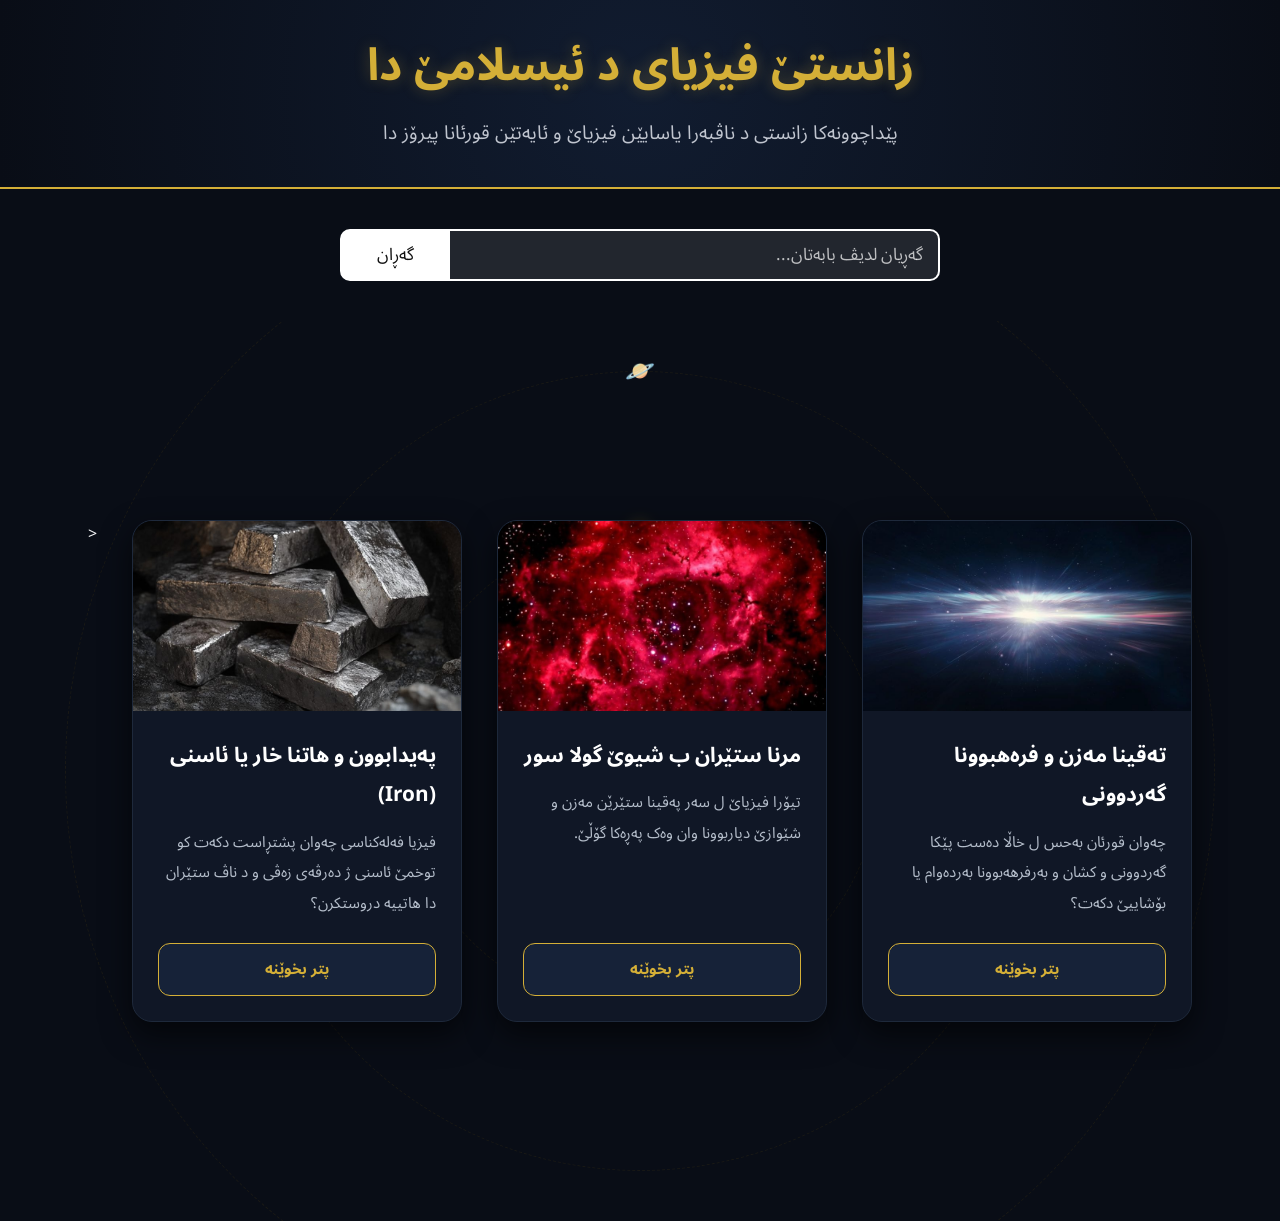
==== commit 941c7113: "Add files via upload" ====
--- a/index.html
+++ b/index.html
@@ -17,6 +17,12 @@
 
     <title>زانستێ فیزیای د ئیسلامێ دا</title>
 
+    <!-- Kurdish / Arabic Font -->
+    <link rel="preconnect" href="https://fonts.googleapis.com">
+    <link rel="preconnect" href="https://fonts.gstatic.com" crossorigin>
+
+    <link href="https://fonts.googleapis.com/css2?family=Noto+Sans+Arabic:wght@400;500;600;700;800&display=swap" rel="stylesheet">
+
     <link rel="stylesheet" href="style.css">
 
     <script src="javascript.js" defer></script>
@@ -24,7 +30,9 @@
 </head>
 
 <body>
-    
+
+    <!-- HERO SECTION -->
+
     <div class="hero-section">
 
         <h1>زانستێ فیزیای د ئیسلامێ دا</h1>
@@ -57,8 +65,12 @@
     </div>
 
 
+    <!-- SPACE SECTION -->
+
     <section class="space-section">
-    
+
+        <!-- ORBITS -->
+
         <div class="space-orbits">
 
             <div class="orbit-ring ring-1">
@@ -76,8 +88,11 @@
         </div>
 
 
+        <!-- COSMOS CARDS -->
+
         <div class="cosmos-container">
-        
+
+
             <!-- CARD 1 -->
 
             <div class="cosmos-card">
@@ -170,32 +185,9 @@
 
             <!-- CARD 4 -->
 
-            <div class="cosmos-card">
+            <
+            </div>
 
-                <img
-                    src="images/g.jpg"
-                    alt="سیرون"
-                    class="card-img-element"
-                >
-
-                <div class="card-content">
-
-                    <h3>
-                        سیرون و پەیدابوونا سیرون (Iron)
-                    </h3>
-
-                    <p>
-                        فیزیا فەلەکناسی چەوان پشتڕاست دکەت کو توخمێ ئاسنی
-                        ژ دەرڤەی زەڤی و د ناڤ ستێران دا هاتییە دروستکرن؟
-                    </p>
-
-                    <a href="siron.html" class="read-btn">
-                        پتر بخوێنە
-                    </a>
-
-                </div>
-
-            </div>
 
         </div>
 
--- a/style.css
+++ b/style.css
@@ -1,14 +1,37 @@
 
 /* =========================
-   GENERAL
-   ========================= */
+   GENERAL SETTINGS
+   ========================= */
+
+* {
+    box-sizing: border-box;
+}
+
+html {
+    scroll-behavior: smooth;
+}
 
 body {
     background-color: #090d16;
     color: #f3f4f6;
-    font-family: 'Segoe UI', Tahoma, Geneva, Verdana, sans-serif;
+
+    font-family: 'Noto Sans Arabic', Tahoma, sans-serif;
+
     margin: 0;
     padding: 0;
+
+    overflow-x: hidden;
+
+    line-height: 1.8;
+}
+
+img {
+    max-width: 100%;
+}
+
+button,
+input {
+    font-family: inherit;
 }
 
 
@@ -18,21 +41,40 @@
 
 .hero-section {
     text-align: center;
-    padding: 0.5px 20px;
-    background: radial-gradient(circle, #111c30 0%, #090d16 100%);
+
+    padding: 20px;
+
+    background: radial-gradient(
+        circle,
+        #111c30 0%,
+        #090d16 100%
+    );
+
     border-bottom: 2px solid #d4af37;
 }
 
 .hero-section h1 {
-    font-size: 2.8rem;
+    font-size: clamp(1.6rem, 4vw, 2.8rem);
+
     color: #d4af37;
-    margin-bottom: 12px;
+
+    margin: 10px 0 12px;
+
+    line-height: 1.6;
+
     text-shadow: 0 0 15px rgba(212, 175, 55, 0.3);
 }
 
 .hero-section p {
-    color: #9ca3af;
-    font-size: 1.2rem;
+    color: #c0c5cf;
+
+    font-size: clamp(0.95rem, 2vw, 1.2rem);
+
+    line-height: 2;
+
+    margin: 5px auto 15px;
+
+    max-width: 800px;
 }
 
 
@@ -42,12 +84,18 @@
 
 .space-section {
     position: relative;
+
     padding: 6rem 2rem;
+
     min-height: 100vh;
+
     display: flex;
+
     align-items: center;
     justify-content: center;
+
     overflow: hidden;
+
     direction: rtl;
 }
 
@@ -58,17 +106,25 @@
 
 .cosmos-container {
     position: relative;
+
     z-index: 2;
 
+    width: 100%;
+
     display: flex;
+
     flex-wrap: wrap;
+
     justify-content: center;
 
+    align-items: stretch;
+
     gap: 35px;
 
     padding: 50px 20px;
 
     max-width: 1200px;
+
     margin: 0 auto;
 }
 
@@ -81,11 +137,14 @@
     background-color: #101726;
 
     border: 1px solid #1e293b;
+
     border-radius: 20px;
 
     overflow: hidden;
 
-    width: 330px;
+    flex: 0 1 330px;
+
+    min-width: 0;
 
     box-shadow: 0 12px 30px rgba(0, 0, 0, 0.6);
 
@@ -106,7 +165,10 @@
    ========================= */
 
 .card-img-element {
+    display: block;
+
     width: 100%;
+
     height: 190px;
 
     object-fit: cover;
@@ -125,22 +187,38 @@
 
 .card-content {
     padding: 25px;
+
+    display: flex;
+
+    flex-direction: column;
+
+    align-items: stretch;
+
+    height: calc(100% - 190px);
 }
 
 .card-content h3 {
-    margin: 0 0 12px 0;
+    margin: 0 0 12px;
 
     color: #ffffff;
+
     font-size: 1.3rem;
+
+    line-height: 1.9;
+
+    overflow-wrap: break-word;
 }
 
 .card-content p {
-    color: #9ca3af;
+    color: #b4bdca;
 
     font-size: 0.95rem;
-    line-height: 1.6;
-
-    margin-bottom: 25px;
+
+    line-height: 2;
+
+    margin: 0 0 25px;
+
+    overflow-wrap: break-word;
 }
 
 
@@ -151,7 +229,10 @@
 .read-btn {
     display: block;
 
+    margin-top: auto;
+
     background-color: #162238;
+
     color: #d4af37;
 
     padding: 12px;
@@ -159,11 +240,13 @@
     border-radius: 12px;
 
     font-weight: bold;
+
     font-size: 0.95rem;
 
     border: 1px solid #d4af37;
 
     text-decoration: none;
+
     text-align: center;
 
     transition: all 0.3s ease;
@@ -171,6 +254,7 @@
 
 .read-btn:hover {
     background-color: #d4af37;
+
     color: #090d16;
 }
 
@@ -180,19 +264,25 @@
    ========================= */
 
 .article-container {
+    width: calc(100% - 40px);
+
     max-width: 750px;
 
     margin: 60px auto;
+
     padding: 40px;
 
     background-color: #101726;
 
     border-radius: 25px;
+
     border: 1px solid #1e293b;
 
-    line-height: 1.9;
+    line-height: 2;
 
     box-shadow: 0 15px 40px rgba(0, 0, 0, 0.5);
+
+    overflow-wrap: break-word;
 }
 
 .article-container h2 {
@@ -205,6 +295,8 @@
     border-bottom: 1px solid #1e293b;
 
     padding-bottom: 15px;
+
+    line-height: 1.8;
 }
 
 
@@ -213,6 +305,8 @@
    ========================= */
 
 .article-img {
+    display: block;
+
     width: 100%;
 
     max-height: 350px;
@@ -243,6 +337,8 @@
     margin: 30px 0;
 
     text-align: center;
+
+    overflow-wrap: break-word;
 }
 
 .arabic-verse {
@@ -253,11 +349,16 @@
     margin-bottom: 15px;
 
     font-weight: bold;
+
+    line-height: 2;
 }
 
 .kurdish-translation {
     color: #cbd5e1;
+
     font-size: 1.05rem;
+
+    line-height: 2;
 }
 
 
@@ -279,6 +380,7 @@
 
 .explanation-section li {
     margin-bottom: 15px;
+
     color: #e5e7eb;
 }
 
@@ -313,8 +415,10 @@
 }
 
 .sor {
-    font-width: bold;
+    font-weight: bold;
+
     color: rgb(255, 38, 38);
+
     background-color: #460000;
 }
 
@@ -356,22 +460,25 @@
 /* ORBIT SIZES */
 
 .ring-1 {
-    width: 480px;
-    height: 480px;
+    width: min(480px, 65vw);
+
+    height: min(480px, 65vw);
 
     animation: orbit-spin 20s linear infinite;
 }
 
 .ring-2 {
-    width: 800px;
-    height: 800px;
+    width: min(800px, 90vw);
+
+    height: min(800px, 90vw);
 
     animation: orbit-spin 35s linear infinite reverse;
 }
 
 .ring-3 {
-    width: 1150px;
-    height: 1150px;
+    width: min(1150px, 120vw);
+
+    height: min(1150px, 120vw);
 
     animation: orbit-spin 55s linear infinite;
 }
@@ -420,33 +527,41 @@
     position: relative;
 
     width: 600px;
-    max-width: 90%;
+
+    max-width: calc(100% - 40px);
 
     margin: 40px auto;
 
     display: flex;
 
     direction: rtl;
+
+    align-items: stretch;
 }
 
 #searchInput {
-    width: 75%;
-    height: 50px;
+    flex: 1;
+
+    min-width: 0;
+
+    height: 52px;
 
     padding: 10px 15px;
 
-    box-sizing: border-box;
-
     border: 2px solid white;
+
     border-left: none;
 
+    border-radius: 0 10px 10px 0;
+
     outline: none;
 
     background: rgba(255, 255, 255, 0.1);
 
     color: white;
 
-    font-size: 18px;
+    font-size: 17px;
+
     font-family: inherit;
 }
 
@@ -462,16 +577,20 @@
 /* SEARCH BUTTON */
 
 #searchBtn {
-    width: 25%;
-    height: 50px;
-
-    border: none;
+    flex: 0 0 110px;
+
+    height: 52px;
+
+    border: 2px solid white;
+
+    border-radius: 10px 0 0 10px;
 
     background: white;
 
     color: #111;
 
-    font-size: 18px;
+    font-size: 17px;
+
     font-family: inherit;
 
     cursor: pointer;
@@ -480,7 +599,6 @@
 }
 
 #searchBtn:hover {
-    transform: translateY(-3px);
     background: #ddd;
 }
 
@@ -492,18 +610,21 @@
 #searchResults {
     position: absolute;
 
-    top: 55px;
+    top: calc(100% + 5px);
+
     right: 0;
 
-    width: 75%;
+    width: calc(100% - 110px);
 
     background: white;
 
-    border-radius: 5px;
+    border-radius: 8px;
 
     overflow: hidden;
 
     z-index: 9999;
+
+    box-shadow: 0 8px 20px rgba(0, 0, 0, 0.3);
 }
 
 
@@ -514,13 +635,15 @@
 
     color: #111;
 
-    font-size: 17px;
+    font-size: 16px;
 
     cursor: pointer;
 
     border-bottom: 1px solid #ddd;
 
     text-align: right;
+
+    line-height: 1.8;
 }
 
 .search-result:hover {
@@ -535,54 +658,325 @@
 
     color: #777;
 
-    font-size: 17px;
+    font-size: 16px;
 
     text-align: center;
 }
 
 
 /* =========================
-   MOBILE RESPONSIVE
+   TABLET
+   ========================= */
+
+@media (max-width: 900px) {
+
+    .cosmos-container {
+        gap: 25px;
+    }
+
+    .cosmos-card {
+        flex: 0 1 300px;
+    }
+
+    .space-section {
+        padding: 4rem 1.5rem;
+    }
+
+}
+
+
+/* =========================
+   MOBILE
    ========================= */
 
 @media (max-width: 600px) {
 
+    body {
+        font-size: 15px;
+    }
+
+
+    /* HERO */
+
+    .hero-section {
+        padding: 18px 15px;
+    }
+
     .hero-section h1 {
-        font-size: 2rem;
+        font-size: 1.65rem;
+
+        line-height: 1.8;
     }
 
     .hero-section p {
-        font-size: 1rem;
-    }
+        font-size: 0.95rem;
+
+        line-height: 2;
+
+        margin-bottom: 5px;
+    }
+
+
+    /* SEARCH */
+
+    .search-box {
+        width: calc(100% - 30px);
+
+        max-width: 450px;
+
+        margin: 25px auto 15px;
+    }
+
+    #searchInput {
+        height: 48px;
+
+        font-size: 14px;
+
+        padding: 8px 10px;
+    }
+
+    #searchBtn {
+        flex-basis: 85px;
+
+        height: 48px;
+
+        font-size: 15px;
+    }
+
+    #searchResults {
+        width: calc(100% - 85px);
+    }
+
+    .search-result {
+        font-size: 14px;
+
+        padding: 12px;
+    }
+
+
+    /* SPACE SECTION */
 
     .space-section {
-        padding: 3rem 1rem;
-    }
+        min-height: auto;
+
+        padding: 20px 12px 50px;
+    }
+
+
+    /* CARDS CONTAINER */
 
     .cosmos-container {
-        padding: 30px 10px;
+        width: 100%;
+
+        padding: 20px 5px;
+
+        display: flex;
+
+        flex-direction: column;
+
+        align-items: center;
+
         gap: 25px;
     }
+
+
+    /* CARDS */
 
     .cosmos-card {
         width: 100%;
-        max-width: 330px;
-    }
-
-    .search-box {
-        width: 90%;
-    }
-
-    #searchInput {
-        width: 70%;
+
+        max-width: 420px;
+
+        flex: none;
+
+        border-radius: 16px;
+    }
+
+    .cosmos-card:hover {
+        transform: none;
+    }
+
+
+    /* CARD IMAGE */
+
+    .card-img-element {
+        width: 100%;
+
+        height: 200px;
+
+        object-fit: cover;
+    }
+
+    .cosmos-card:hover .card-img-element {
+        transform: none;
+    }
+
+
+    /* CARD CONTENT */
+
+    .card-content {
+        height: auto;
+
+        padding: 18px;
+    }
+
+    .card-content h3 {
+        font-size: 1.1rem;
+
+        line-height: 2;
+
+        margin-bottom: 10px;
+    }
+
+    .card-content p {
+        font-size: 0.9rem;
+
+        line-height: 2;
+
+        margin-bottom: 20px;
+    }
+
+
+    /* READ BUTTON */
+
+    .read-btn {
+        padding: 12px;
+
+        font-size: 0.95rem;
+    }
+
+
+    /* ORBITS */
+
+    .ring-1 {
+        width: 300px;
+        height: 300px;
+    }
+
+    .ring-2 {
+        width: 500px;
+        height: 500px;
+    }
+
+    .ring-3 {
+        width: 700px;
+        height: 700px;
+    }
+
+
+    /* ARTICLE */
+
+    .article-container {
+        width: calc(100% - 24px);
+
+        margin: 25px auto;
+
+        padding: 20px 16px;
+
+        border-radius: 16px;
+
+        font-size: 0.95rem;
+
+        line-height: 2;
+    }
+
+    .article-container h2 {
+        font-size: 1.5rem;
+
+        line-height: 1.8;
+    }
+
+    .article-img {
+        max-height: 250px;
+    }
+
+
+    /* QURAN BOX */
+
+    .quran-box {
+        padding: 18px 12px;
+
+        margin: 20px 0;
+    }
+
+    .arabic-verse {
+        font-size: 1.3rem;
+
+        line-height: 2;
+    }
+
+    .kurdish-translation {
+        font-size: 0.95rem;
+
+        line-height: 2;
+    }
+
+
+    /* EXPLANATION */
+
+    .explanation-section h3 {
+        font-size: 1.2rem;
+    }
+
+    .explanation-section ul {
+        padding-right: 18px;
+    }
+
+    .explanation-section li {
+        font-size: 0.95rem;
+
+        line-height: 2;
+    }
+
+}
+
+
+/* =========================
+   VERY SMALL MOBILE
+   ========================= */
+
+@media (max-width: 360px) {
+
+    .hero-section h1 {
+        font-size: 1.4rem;
+    }
+
+    .hero-section p {
+        font-size: 0.85rem;
+    }
+
+    .cosmos-container {
+        padding: 15px 0;
+    }
+
+    .cosmos-card {
+        border-radius: 12px;
+    }
+
+    .card-img-element {
+        height: 170px;
+    }
+
+    .card-content {
+        padding: 15px;
+    }
+
+    .card-content h3 {
+        font-size: 1rem;
+    }
+
+    .card-content p {
+        font-size: 0.85rem;
     }
 
     #searchBtn {
-        width: 30%;
+        flex-basis: 75px;
+
+        font-size: 14px;
     }
 
     #searchResults {
-        width: 70%;
-    }
-
-}
+        width: calc(100% - 75px);
+    }
+
+}
